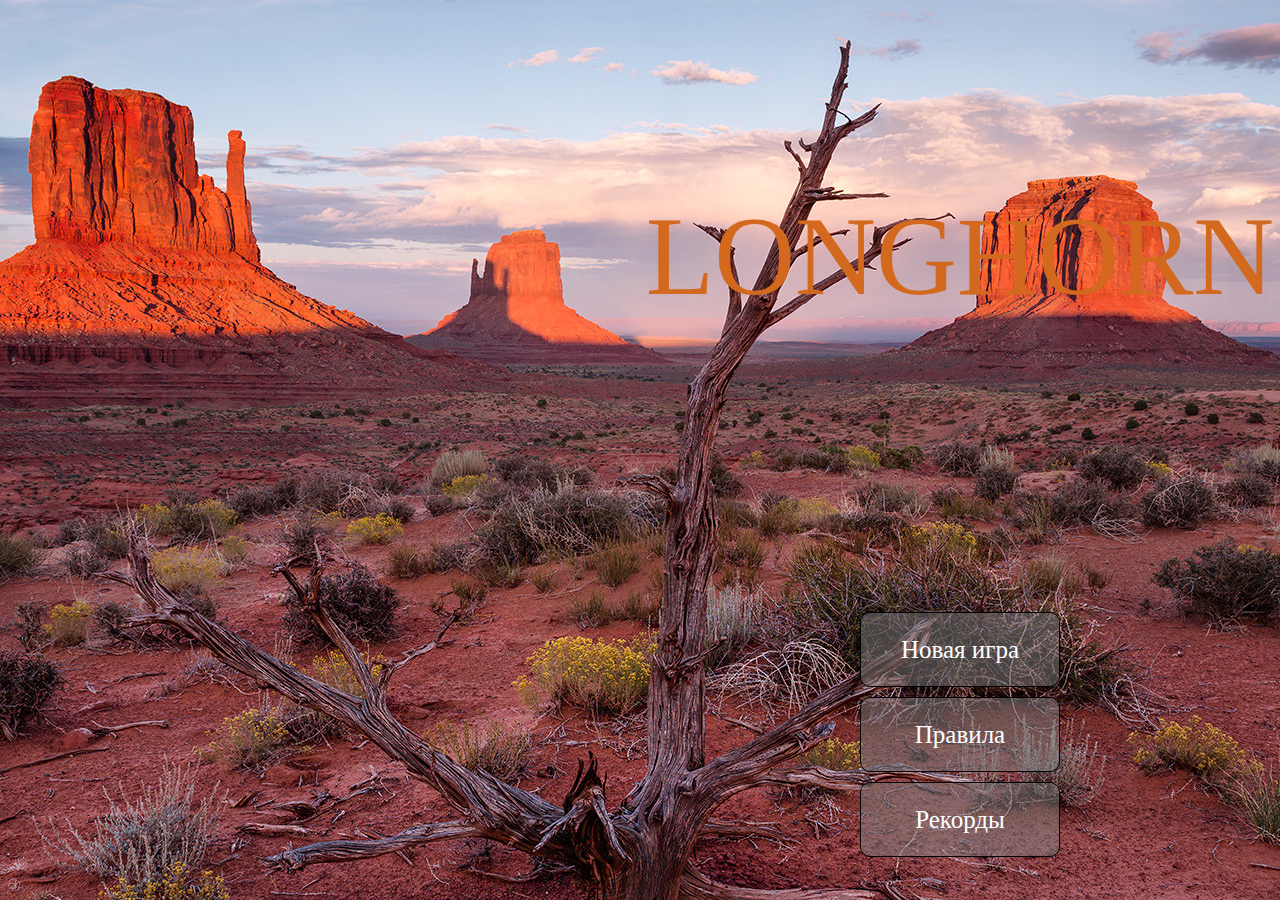
==== index.html @ 6d34299e "Create index.html" ====
<!DOCTYPE html>
<html lang="en">
  <head>
    <meta charset="UTF-8" />
    <meta http-equiv="X-UA-Compatible" content="IE=edge" />
    <meta name="viewport" content="width=device-width, initial-scale=1.0" />
    <title>LONGHORN</title>
    <link rel="stylesheet" href="css/reset.css" />
    <link rel="stylesheet" href="css/index_css.css" />
  </head>
  <body>
    <div class="wraper">
      <div class="title">
        <div id="game_name">LONGHORN</div>
      </div>
      <div class="menu">
        <a href="#" class="menu_button" id="game_start"> Новая игра</a>
        <a href="pages/rules.html" class="menu_button" id="rules">Правила</a>
        <a href="#" class="menu_button" id="score">Рекорды</a>
      </div>
    </div>
  </body>
</html>
---- css/index_css.css ----
html {
  box-sizing: border-box;
  scroll-behavior: smooth;
}
*,
*::before,
*::after {
  box-sizing: inherit;
}
body {
  width: 1920px;
  margin: 0 auto;
  background: url(../assets/background.jpg) no-repeat center;
}
.wraper {
  width: 1600px;
  margin: 0 auto;
  display: flex;
  flex-direction: column;
  align-items: center;
}
#game_name {
  margin-top: 200px;
  font-size: 7em;
  color: chocolate;
}

.menu {
  display: flex;
  flex-direction: column;
  align-items: center;
  width: 200px;
  margin-top: 300px;
}

.menu_button {
  width: 200px;
  height: 75px;
  margin-bottom: 10px;
  border: 1px solid black;
  border-radius: 10px;
  background-color: rgba(128, 128, 128, 0.493);
  text-decoration: none;
  padding: 1.5rem;
  text-align: center;
  font-size: 25px;
  color: white;
}
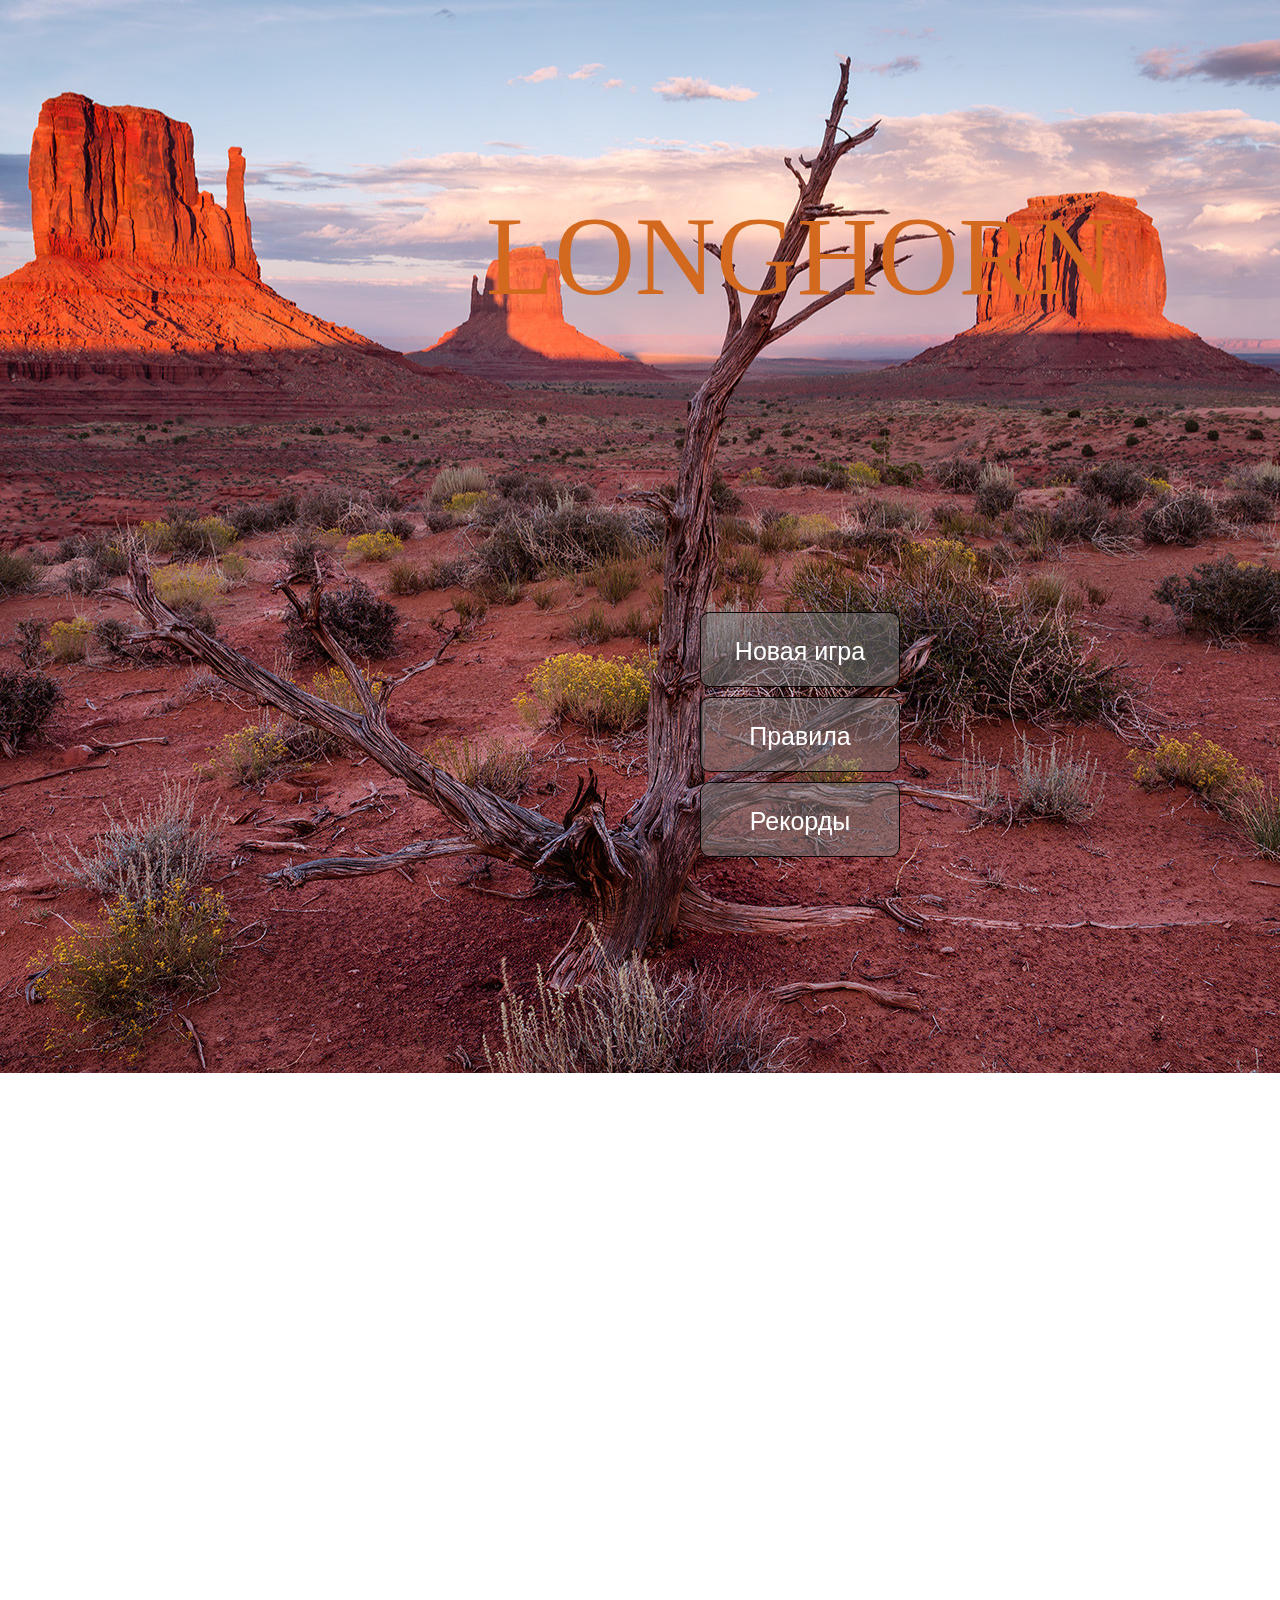
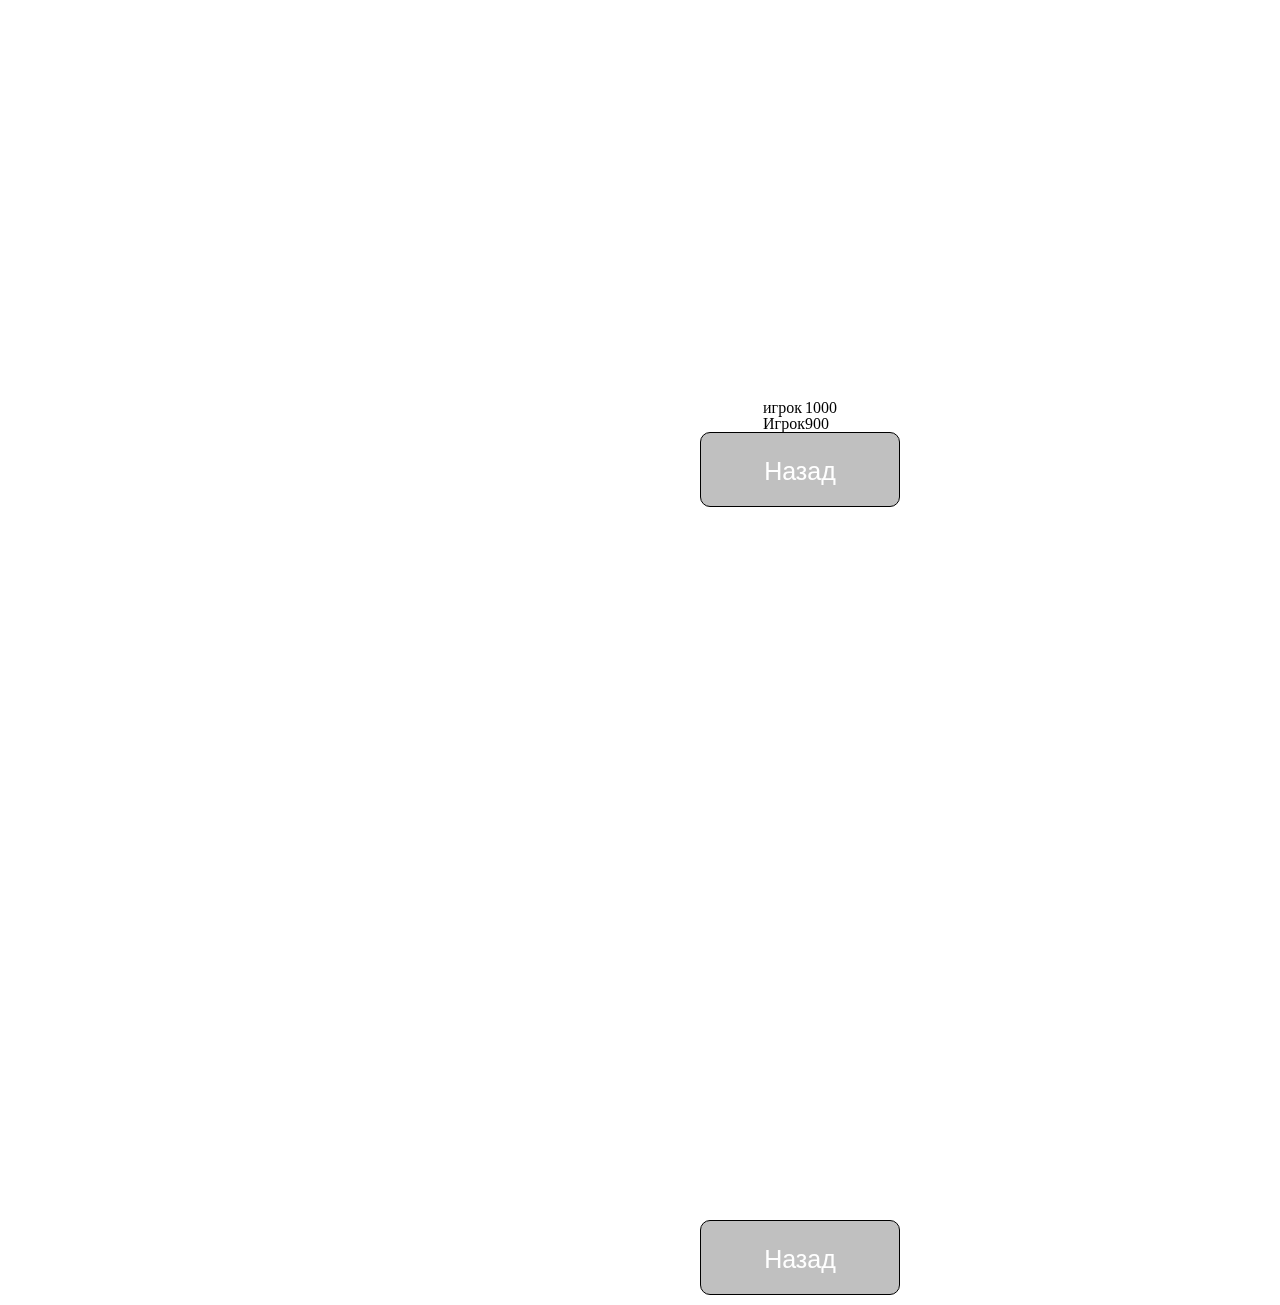
==== commit 19a272a9: "Update index.html" ====
--- a/index.html
+++ b/index.html
@@ -10,14 +10,86 @@
   </head>
   <body>
     <div class="wraper">
-      <div class="title">
-        <div id="game_name">LONGHORN</div>
+      <div id="mainMenu">
+        <div class="title">
+          <div id="game_name">LONGHORN</div>
+        </div>
+        <div class="menu">
+          <button class="menu_button" id="game_start">Новая игра</button>
+          <button class="menu_button" id="rules">Правила</button>
+          <button class="menu_button" id="score">Рекорды</button>
+        </div>
       </div>
-      <div class="menu">
-        <a href="#" class="menu_button" id="game_start"> Новая игра</a>
-        <a href="pages/rules.html" class="menu_button" id="rules">Правила</a>
-        <a href="#" class="menu_button" id="score">Рекорды</a>
+      <div id="rules_page">
+        <article>
+          <p>Ход игры</p>
+          <p>
+            Жетон преступника показывает, чей сейчас ход. В свой ход преступник
+            должен: 1. Украсть быков 2. Передвинуть и перевернуть жетон
+            преступника
+          </p>
+          <p>
+            1. Украсть быков В локации, где находится жетон преступника, он
+            крадёт всех быков одного (и только одного) цвета на свой выбор.
+            Фигурки украденных быков игрок кладёт перед собой, формируя стадо,
+            стоимость которого он подсчитает в конце игры.
+          </p>
+          <p>
+            Если после кражи в локации не осталось ни одного быка, то к данному
+            игроку ОБЯЗАТЕЛЬНО применяется эффект жетона Действия,
+            расположенного в этой локации.
+          </p>
+          <p>Эффекты жетонов действия (функционал под вопросом)</p>
+          <p>
+            2. Передвинуть и перевернуть жетон преступника Игрок ДОЛЖЕН
+            передвинуть жетон преступника в другую локацию на столько шагов,
+            сколько быков он только что украл. Передвигать жетон можно по
+            вертикали и по горизонтали, нельзя двигаться на шаг вперёд, а потом
+            сразу на шаг назад между двумя локациями. Когда жетон передвинут, он
+            переворачивается: таким образом ход передаётся противнику.
+          </p>
+          <p>
+            Важно: если все локации, находящиеся на нужном расстоянии, уже
+            опустели, игра заканчивается и происходит подсчёт очков. Если на
+            нужном расстоянии осталась хотя бы одна локация с быками, игрок
+            должен передвинуть жетон в эту локацию (или одну из таких локаций).
+          </p>
+          <p>Конец игры Игра заканчивается в трёх случаях:</p>
+          <p>
+            1. Если один из преступников активирует жетон Шерифа (он немедленно
+            проигрывает).
+          </p>
+          <p>
+            2. Если игроку удаётся собрать 9 быков одного цвета (он немедленно
+            побеждает в игре). (Важно: если один игрок одновременно выполнил
+            условия 1 и 2, то действует условие 1 – он проигрывает.)
+          </p>
+          <p>
+            3. Если все локации, куда только что укравший быков игрок может
+            переместить жетон (локации на расстоянии, равном числу украденных им
+            быков), опустели. В таком случае игроки подсчитывают стоимость
+            своего стада и прибавляют стоимость полученных ими золотых слитков.
+            Побеждает тот, кто набрал больше победных очков! Стоимость стада: за
+            каждого быка в вашем стаде вы получаете $100, умноженных на
+            количество быков того же цвета, оставшихся на игровом поле.
+          </p>
+        </article>
+        <button class="menu_button" id="rules_back">Назад</button>
+      </div>
+      <div id="scores_page">
+        <table>
+          <tr>
+            <td>игрок</td>
+            <td>1000</td>
+          </tr>
+          <tr>
+            <td>Игрок</td>
+            <td>900</td>
+          </tr>
+        </table>
+        <button class="menu_button" id="scores_back">Назад</button>
       </div>
     </div>
+    <script src="script/script.js"></script>
   </body>
 </html>
--- a/css/index_css.css
+++ b/css/index_css.css
@@ -8,9 +8,9 @@
   box-sizing: inherit;
 }
 body {
-  width: 1920px;
-  margin: 0 auto;
   background: url(../assets/background.jpg) no-repeat center;
+  height: 900px;
+  overflow: hidden;
 }
 .wraper {
   width: 1600px;
@@ -19,6 +19,15 @@
   flex-direction: column;
   align-items: center;
 }
+#mainMenu {
+  display: flex;
+  flex-direction: column;
+  align-items: center;
+  transition-duration: 1s;
+  transform: translateZ(0);
+  opacity: 1;
+}
+
 #game_name {
   margin-top: 200px;
   font-size: 7em;
@@ -46,3 +55,24 @@
   font-size: 25px;
   color: white;
 }
+
+#rules_page,
+#scores_page {
+  transition-duration: 2s;
+  transform: translateZ(0);
+  position: absolute;
+  top: 2000px;
+  display: flex;
+  flex-direction: column;
+  align-items: center;
+}
+
+article {
+  margin-top: 100px;
+  width: 1200px;
+}
+p {
+  margin: 10px;
+  font-size: 24px;
+  color: white;
+}
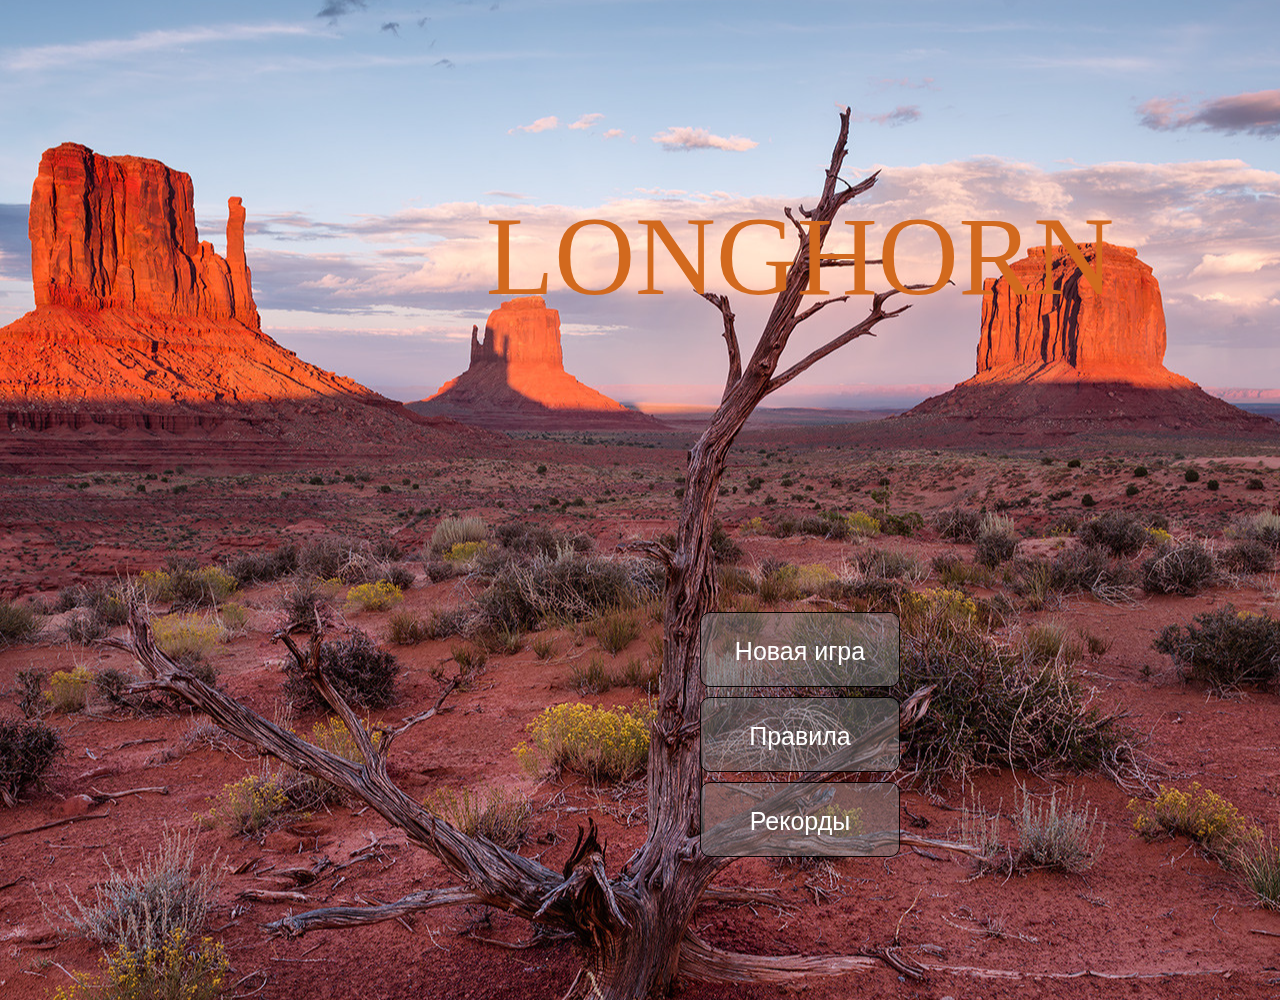
==== commit 9646a384: "create game" ====
--- a/index.html
+++ b/index.html
@@ -7,89 +7,9 @@
     <title>LONGHORN</title>
     <link rel="stylesheet" href="css/reset.css" />
     <link rel="stylesheet" href="css/index_css.css" />
+    <script src="script/script.js" defer></script>
   </head>
   <body>
-    <div class="wraper">
-      <div id="mainMenu">
-        <div class="title">
-          <div id="game_name">LONGHORN</div>
-        </div>
-        <div class="menu">
-          <button class="menu_button" id="game_start">Новая игра</button>
-          <button class="menu_button" id="rules">Правила</button>
-          <button class="menu_button" id="score">Рекорды</button>
-        </div>
-      </div>
-      <div id="rules_page">
-        <article>
-          <p>Ход игры</p>
-          <p>
-            Жетон преступника показывает, чей сейчас ход. В свой ход преступник
-            должен: 1. Украсть быков 2. Передвинуть и перевернуть жетон
-            преступника
-          </p>
-          <p>
-            1. Украсть быков В локации, где находится жетон преступника, он
-            крадёт всех быков одного (и только одного) цвета на свой выбор.
-            Фигурки украденных быков игрок кладёт перед собой, формируя стадо,
-            стоимость которого он подсчитает в конце игры.
-          </p>
-          <p>
-            Если после кражи в локации не осталось ни одного быка, то к данному
-            игроку ОБЯЗАТЕЛЬНО применяется эффект жетона Действия,
-            расположенного в этой локации.
-          </p>
-          <p>Эффекты жетонов действия (функционал под вопросом)</p>
-          <p>
-            2. Передвинуть и перевернуть жетон преступника Игрок ДОЛЖЕН
-            передвинуть жетон преступника в другую локацию на столько шагов,
-            сколько быков он только что украл. Передвигать жетон можно по
-            вертикали и по горизонтали, нельзя двигаться на шаг вперёд, а потом
-            сразу на шаг назад между двумя локациями. Когда жетон передвинут, он
-            переворачивается: таким образом ход передаётся противнику.
-          </p>
-          <p>
-            Важно: если все локации, находящиеся на нужном расстоянии, уже
-            опустели, игра заканчивается и происходит подсчёт очков. Если на
-            нужном расстоянии осталась хотя бы одна локация с быками, игрок
-            должен передвинуть жетон в эту локацию (или одну из таких локаций).
-          </p>
-          <p>Конец игры Игра заканчивается в трёх случаях:</p>
-          <p>
-            1. Если один из преступников активирует жетон Шерифа (он немедленно
-            проигрывает).
-          </p>
-          <p>
-            2. Если игроку удаётся собрать 9 быков одного цвета (он немедленно
-            побеждает в игре). (Важно: если один игрок одновременно выполнил
-            условия 1 и 2, то действует условие 1 – он проигрывает.)
-          </p>
-          <p>
-            3. Если все локации, куда только что укравший быков игрок может
-            переместить жетон (локации на расстоянии, равном числу украденных им
-            быков), опустели. В таком случае игроки подсчитывают стоимость
-            своего стада и прибавляют стоимость полученных ими золотых слитков.
-            Побеждает тот, кто набрал больше победных очков! Стоимость стада: за
-            каждого быка в вашем стаде вы получаете $100, умноженных на
-            количество быков того же цвета, оставшихся на игровом поле.
-          </p>
-        </article>
-        <button class="menu_button" id="rules_back">Назад</button>
-      </div>
-      <div id="scores_page">
-        <table>
-          <tr>
-            <td>игрок</td>
-            <td>1000</td>
-          </tr>
-          <tr>
-            <td>Игрок</td>
-            <td>900</td>
-          </tr>
-        </table>
-        <button class="menu_button" id="scores_back">Назад</button>
-      </div>
-    </div>
-    <script src="script/script.js"></script>
+    <div class="wraper" id="wraper_menu"></div>
   </body>
 </html>
--- a/css/index_css.css
+++ b/css/index_css.css
@@ -9,8 +9,10 @@
 }
 body {
   background: url(../assets/background.jpg) no-repeat center;
-  height: 900px;
+  height: 1000px;
   overflow: hidden;
+  transition-duration: 3s;
+  transform: translateZ(0);
 }
 .wraper {
   width: 1600px;
@@ -25,7 +27,7 @@
   align-items: center;
   transition-duration: 1s;
   transform: translateZ(0);
-  opacity: 1;
+  opacity: 0;
 }
 
 #game_name {
@@ -76,3 +78,75 @@
   font-size: 24px;
   color: white;
 }
+
+/* css игровой области */
+/* .wrapper {
+  width: 1900px;
+  margin: 0 auto;
+} */
+#gameZone {
+  display: flex;
+  flex-direction: row;
+}
+
+#field {
+  display: grid;
+  width: 1530px;
+  height: 900px;
+  grid-template-columns: 1fr 1fr 1fr;
+  grid-template-rows: 1fr 1fr 1fr;
+}
+
+.land {
+  margin: 5px 5px 0 0;
+  width: 500px;
+  height: 300px;
+}
+#player_zone {
+  display: flex;
+  flex-direction: column;
+  width: 350px;
+}
+#player_1,
+#player_2 {
+  height: 50%;
+}
+
+.land_cows_landing {
+  border: 1px solid red;
+  width: 150px;
+  height: 220px;
+}
+.icon {
+  width: 150px;
+  height: 200px;
+}
+.land_div {
+  position: relative;
+}
+.land_cows {
+  display: flex;
+  flex-direction: column;
+  position: absolute;
+  z-index: 1;
+}
+.cow_img {
+  width: 100px;
+  height: 50px;
+}
+span {
+  position: absolute;
+  margin-top: 10px;
+  font-size: 40px;
+  color: red;
+}
+.vis {
+  display: none;
+}
+
+svg {
+  position: absolute;
+  z-index: 2;
+  left: 175px;
+  top: 75px;
+}
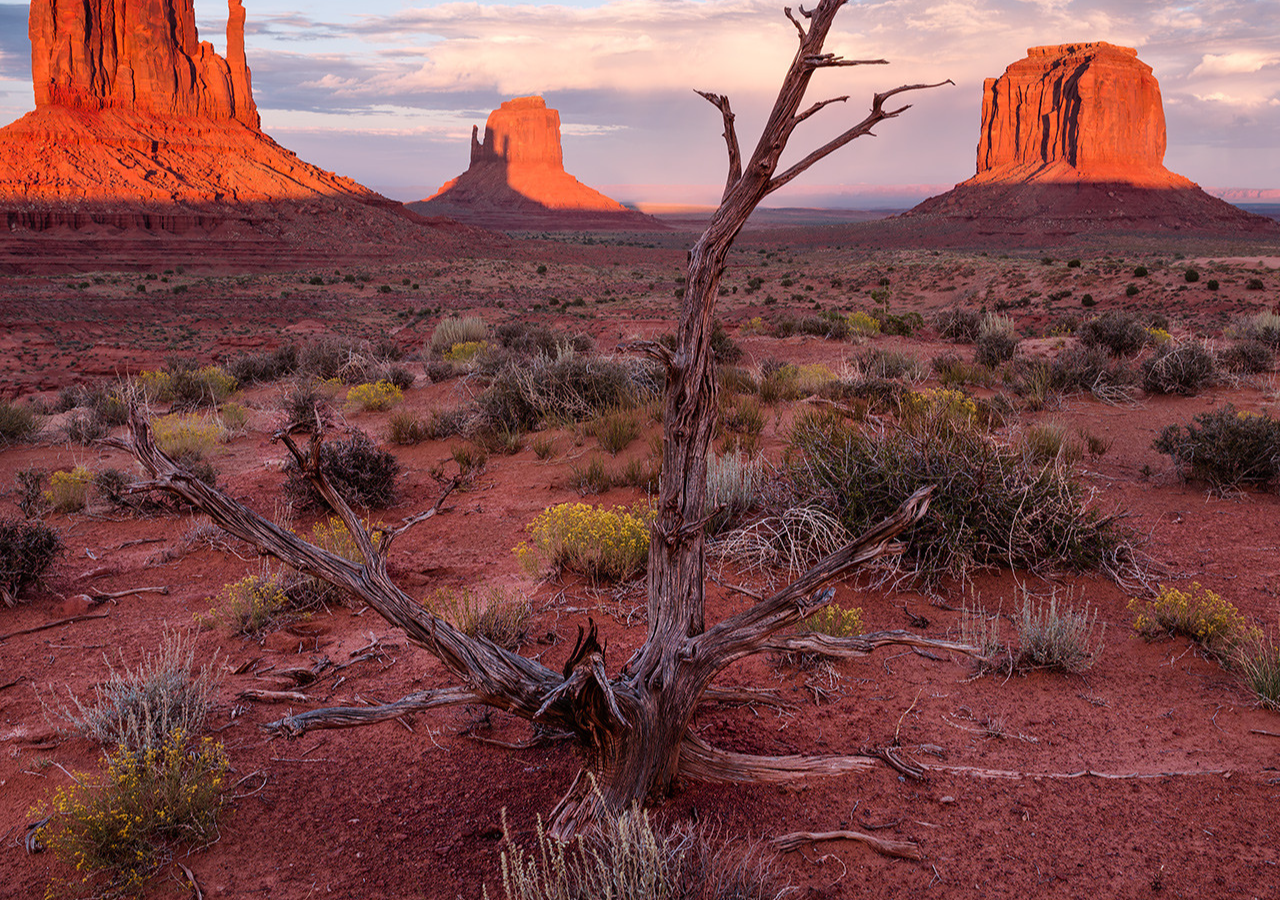
==== commit 435c32c7: "Final update" ====
--- a/index.html
+++ b/index.html
@@ -8,6 +8,7 @@
     <link rel="stylesheet" href="css/reset.css" />
     <link rel="stylesheet" href="css/index_css.css" />
     <script src="script/script.js" defer></script>
+    <script src="http://fe.it-academy.by/JQ/jquery.js"></script>
   </head>
   <body>
     <div class="wraper" id="wraper_menu"></div>
--- a/css/index_css.css
+++ b/css/index_css.css
@@ -79,11 +79,27 @@
   color: white;
 }
 
+tr > td:first-child {
+  width: 50px;
+}
+tr > td:nth-child(2) {
+  width: 150px;
+}
+
+tr > td:last-child {
+  width: 100px;
+}
+
+td {
+  border: 1px solid black;
+  height: 40px;
+  font-size: 24px;
+  text-align: center;
+  color: white;
+}
+
 /* css игровой области */
-/* .wrapper {
-  width: 1900px;
-  margin: 0 auto;
-} */
+
 #gameZone {
   display: flex;
   flex-direction: row;
@@ -147,6 +163,154 @@
 svg {
   position: absolute;
   z-index: 2;
-  left: 175px;
-  top: 75px;
-}
+  left: 125px;
+  top: 25px;
+}
+.polygon {
+  display: none;
+}
+
+@media all and (orientation: portrait) {
+  html,
+  body {
+    transform: rotate(-90deg);
+    transform-origin: left top;
+    width: 100vh;
+  }
+}
+
+@media only screen and (max-width: 1600px) {
+  body {
+    width: 1600px;
+    height: 800px;
+  }
+  .wraper {
+    width: 1200px;
+    margin: 0 auto;
+  }
+  #game_name {
+    margin-top: 100px;
+    font-size: 5em;
+  }
+
+  .menu {
+    width: 100px;
+    margin-top: 100px;
+  }
+
+  .menu_button {
+    width: 100px;
+    height: 25px;
+    padding: 5px;
+    font-size: 14px;
+  }
+
+  article {
+    width: 1000px;
+  }
+  #field {
+    width: 1000px;
+    height: 800px;
+  }
+
+  .land {
+    margin: 5px 5px 0 0;
+    width: 300px;
+    height: 200px;
+  }
+  #player_zone {
+    width: 200px;
+  }
+  #player_1,
+  #player_2 {
+    height: 50%;
+  }
+
+  .icon {
+    width: 100px;
+    height: 150px;
+  }
+
+  .cow_img {
+    width: 75px;
+    height: 35px;
+  }
+
+  svg {
+    left: 30px;
+    top: -15px;
+    transform: scale(0.7);
+  }
+}
+
+@media only screen and (max-width: 1300px) {
+  body {
+    width: 1200px;
+    height: 600px;
+  }
+  .wraper {
+    width: 1000px;
+    margin: 0 auto;
+  }
+  #game_name {
+    margin-top: 50px;
+  }
+
+  .menu {
+    width: 100px;
+    margin-top: 100px;
+  }
+
+  .menu_button {
+    width: 100px;
+    height: 25px;
+    padding: 5px;
+    font-size: 14px;
+  }
+  article {
+    width: 900px;
+  }
+  p {
+    font-size: 14px;
+  }
+
+  #field {
+    width: 800px;
+    height: 600px;
+  }
+
+  .land {
+    margin: 5px 5px 0 0;
+    width: 250px;
+    height: 180px;
+  }
+  #player_zone {
+    width: 100px;
+  }
+  #player_1,
+  #player_2 {
+    height: 50%;
+  }
+
+  .land_cows_landing {
+    border: 1px solid red;
+    width: 100px;
+    height: 120px;
+  }
+
+  .cow_img {
+    width: 50px;
+    height: 25px;
+  }
+
+  span {
+    margin-top: 10px;
+    font-size: 20px;
+  }
+
+  svg {
+    left: 10px;
+    top: -20px;
+    transform: scale(0.5);
+  }
+}
